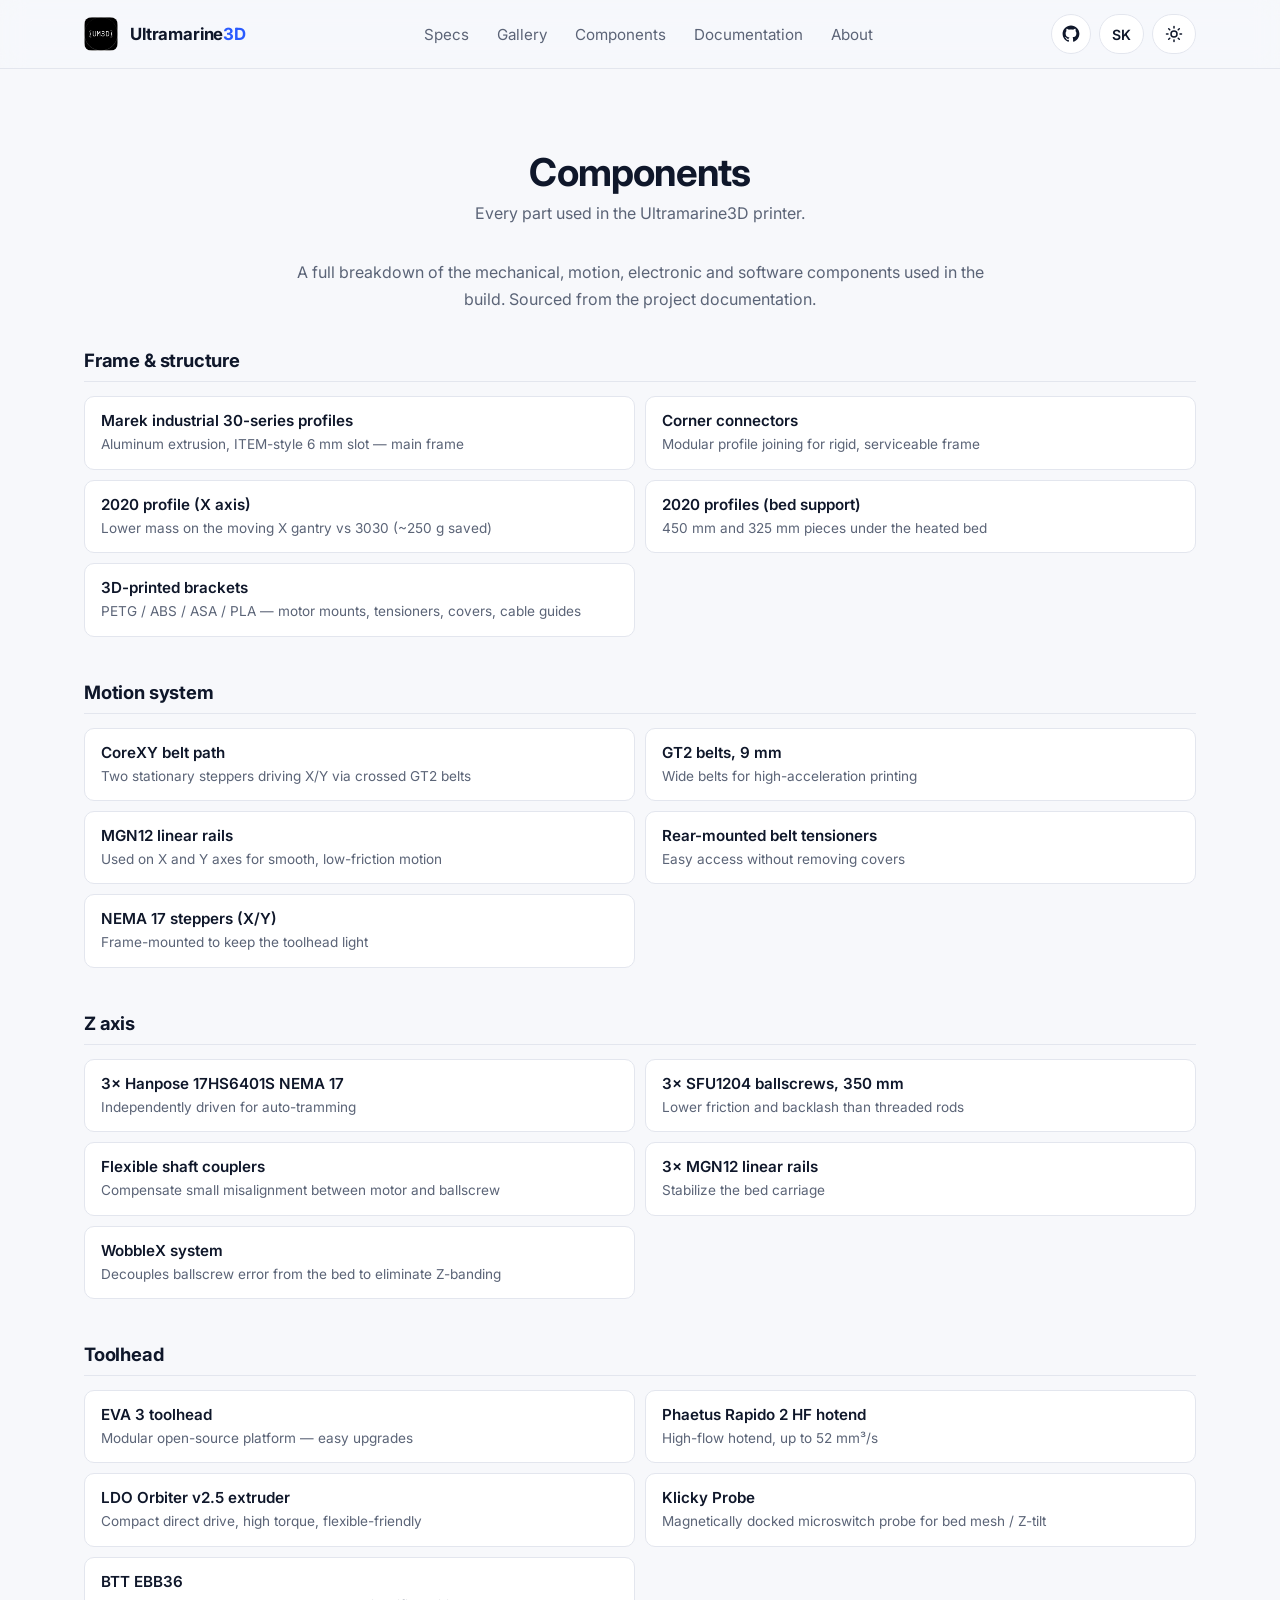
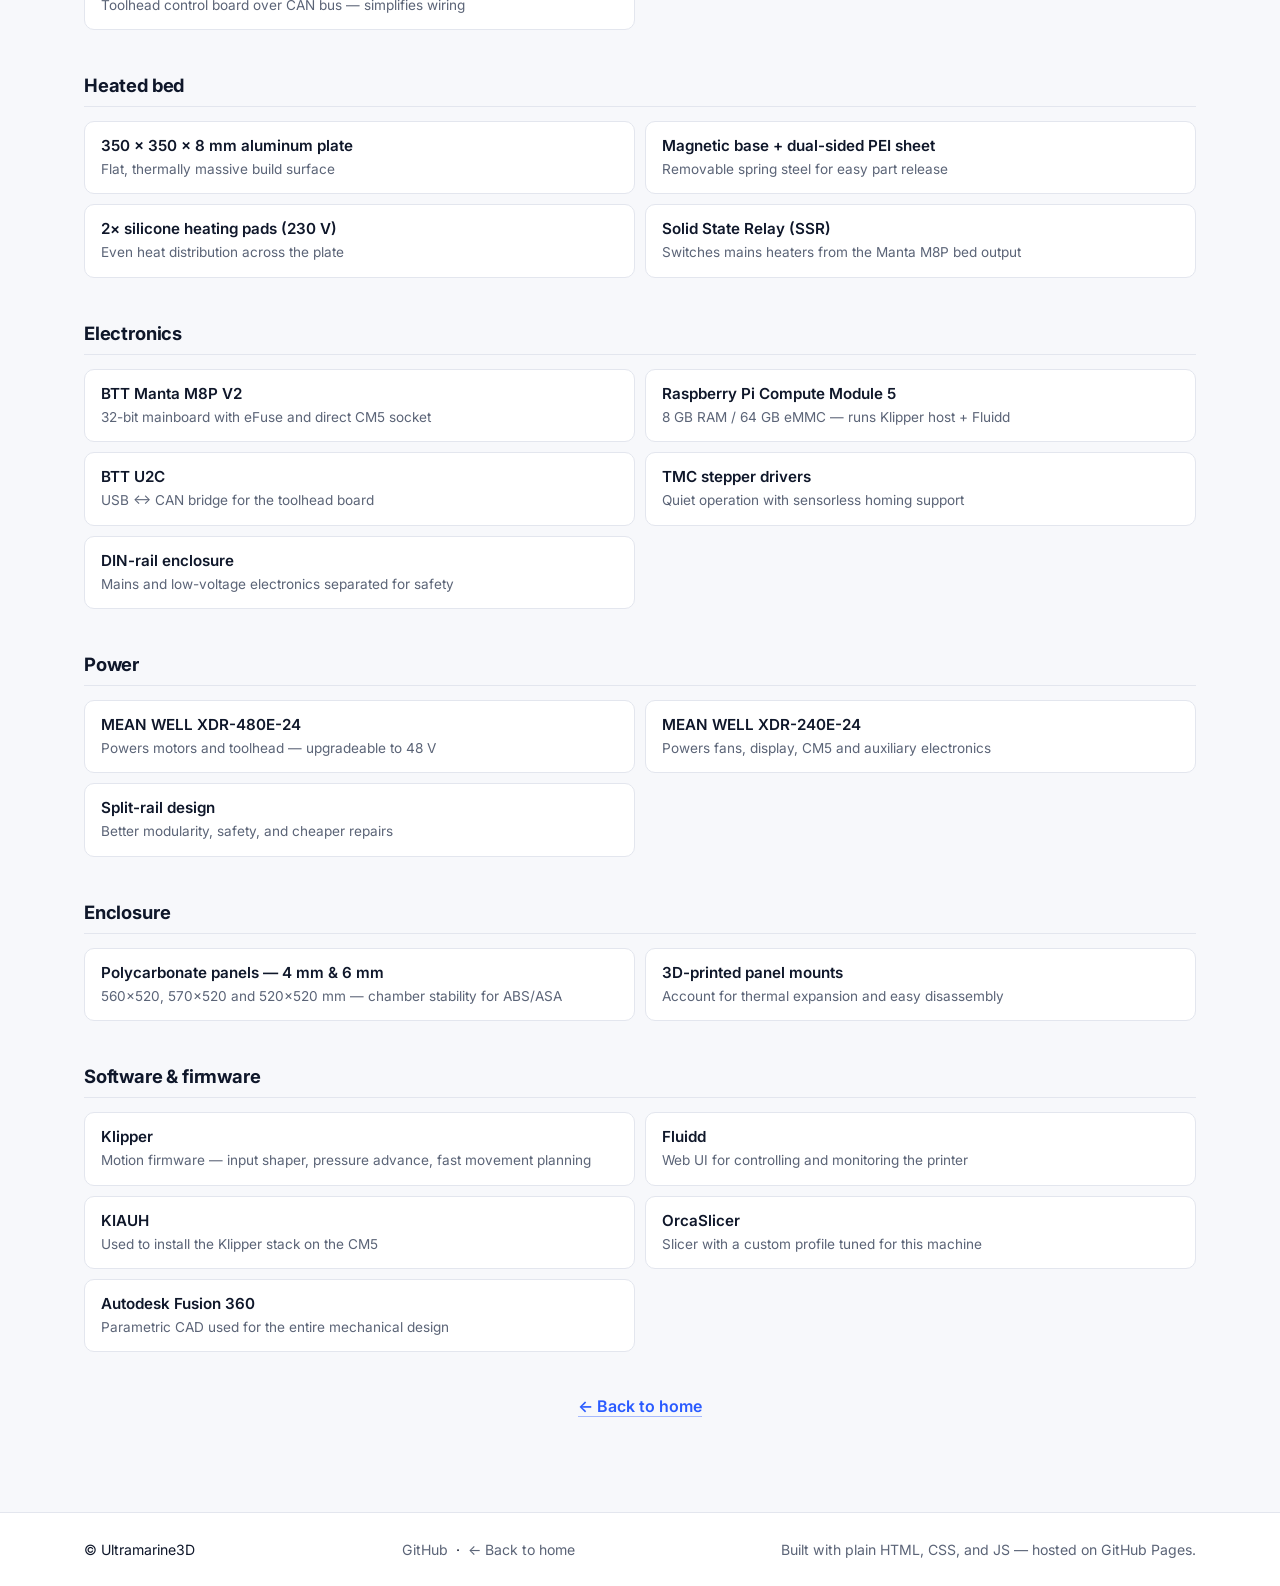
==== components.html @ 60146649 "Add printer specs section, components page, and GitHub link Surfaces the printer's key specs on the " ====
<!DOCTYPE html>
<html lang="en" data-theme="light">
<head>
  <meta charset="UTF-8" />
  <meta name="viewport" content="width=device-width, initial-scale=1.0" />
  <meta name="description" content="Ultramarine3D — full component list" />
  <title>Components — Ultramarine3D</title>
  <link rel="icon" type="image/jpeg" href="um3d_logo.jpg" />
  <link rel="preconnect" href="https://fonts.googleapis.com" />
  <link rel="preconnect" href="https://fonts.gstatic.com" crossorigin />
  <link href="https://fonts.googleapis.com/css2?family=Inter:wght@300;400;500;600;700;800&display=swap" rel="stylesheet" />
  <link rel="stylesheet" href="./style.css" />
</head>
<body>
  <header class="site-header">
    <div class="container header-inner">
      <a href="index.html" class="brand" aria-label="Ultramarine3D home">
        <img src="um3d_logo.jpg" alt="Ultramarine3D logo" class="brand-logo" />
        <span class="brand-name">Ultramarine<span class="brand-accent">3D</span></span>
      </a>
      <nav class="site-nav" aria-label="Primary">
        <a href="index.html#specs" data-i18n="nav.specs">Specs</a>
        <a href="index.html#gallery" data-i18n="nav.gallery">Gallery</a>
        <a href="components.html" data-i18n="nav.components">Components</a>
        <a href="index.html#docs" data-i18n="nav.docs">Documentation</a>
        <a href="index.html#about" data-i18n="nav.about">About</a>
      </nav>
      <div class="controls">
        <a id="github-link" class="pill-btn" href="https://github.com/Ultramarine3D/ultramarine3d.github.io" target="_blank" rel="noopener" aria-label="GitHub repository" title="GitHub repository">
          <svg width="18" height="18" viewBox="0 0 24 24" fill="currentColor" aria-hidden="true"><path d="M12 .5C5.73.5.78 5.45.78 11.72c0 4.94 3.2 9.13 7.64 10.61.56.1.77-.24.77-.54 0-.27-.01-1-.02-1.96-3.11.68-3.77-1.5-3.77-1.5-.51-1.29-1.24-1.63-1.24-1.63-1.02-.7.08-.68.08-.68 1.13.08 1.72 1.16 1.72 1.16 1 1.72 2.62 1.22 3.26.93.1-.73.39-1.22.71-1.5-2.49-.28-5.11-1.25-5.11-5.55 0-1.23.44-2.23 1.16-3.02-.12-.28-.5-1.43.11-2.97 0 0 .94-.3 3.09 1.15.9-.25 1.86-.38 2.81-.38.96 0 1.92.13 2.81.38 2.15-1.46 3.09-1.15 3.09-1.15.61 1.54.23 2.69.11 2.97.72.79 1.16 1.79 1.16 3.02 0 4.31-2.63 5.27-5.13 5.54.4.34.76 1.02.76 2.06 0 1.49-.01 2.69-.01 3.06 0 .3.2.65.78.54 4.43-1.48 7.63-5.67 7.63-10.61C23.22 5.45 18.27.5 12 .5z"/></svg>
        </a>
        <button id="lang-toggle" class="pill-btn" aria-label="Toggle language" title="Toggle language">
          <span id="lang-label">SK</span>
        </button>
        <button id="theme-toggle" class="pill-btn" aria-label="Toggle theme" title="Toggle theme">
          <svg class="icon-sun" width="18" height="18" viewBox="0 0 24 24" fill="none" stroke="currentColor" stroke-width="2" stroke-linecap="round" stroke-linejoin="round"><circle cx="12" cy="12" r="4"/><path d="M12 2v2M12 20v2M4.93 4.93l1.41 1.41M17.66 17.66l1.41 1.41M2 12h2M20 12h2M4.93 19.07l1.41-1.41M17.66 6.34l1.41-1.41"/></svg>
          <svg class="icon-moon" width="18" height="18" viewBox="0 0 24 24" fill="none" stroke="currentColor" stroke-width="2" stroke-linecap="round" stroke-linejoin="round"><path d="M21 12.79A9 9 0 1 1 11.21 3 7 7 0 0 0 21 12.79z"/></svg>
        </button>
      </div>
    </div>
  </header>

  <main>
    <section class="section">
      <div class="container">
        <header class="section-head">
          <h2 data-i18n="comp.title">Components</h2>
          <p class="muted" data-i18n="comp.sub">Every part used in the Ultramarine3D printer.</p>
        </header>
        <p class="components-intro" data-i18n="comp.intro">
          A full breakdown of the mechanical, motion, electronic and software components used in the build. Sourced from the project documentation.
        </p>

        <div class="comp-group">
          <h3 data-i18n="comp.frame.title">Frame &amp; structure</h3>
          <ul class="comp-list">
            <li><span class="name">Marek industrial 30-series profiles</span><span class="desc">Aluminum extrusion, ITEM-style 6 mm slot — main frame</span></li>
            <li><span class="name">Corner connectors</span><span class="desc">Modular profile joining for rigid, serviceable frame</span></li>
            <li><span class="name">2020 profile (X axis)</span><span class="desc">Lower mass on the moving X gantry vs 3030 (~250 g saved)</span></li>
            <li><span class="name">2020 profiles (bed support)</span><span class="desc">450 mm and 325 mm pieces under the heated bed</span></li>
            <li><span class="name">3D-printed brackets</span><span class="desc">PETG / ABS / ASA / PLA — motor mounts, tensioners, covers, cable guides</span></li>
          </ul>
        </div>

        <div class="comp-group">
          <h3 data-i18n="comp.motion.title">Motion system</h3>
          <ul class="comp-list">
            <li><span class="name">CoreXY belt path</span><span class="desc">Two stationary steppers driving X/Y via crossed GT2 belts</span></li>
            <li><span class="name">GT2 belts, 9 mm</span><span class="desc">Wide belts for high-acceleration printing</span></li>
            <li><span class="name">MGN12 linear rails</span><span class="desc">Used on X and Y axes for smooth, low-friction motion</span></li>
            <li><span class="name">Rear-mounted belt tensioners</span><span class="desc">Easy access without removing covers</span></li>
            <li><span class="name">NEMA 17 steppers (X/Y)</span><span class="desc">Frame-mounted to keep the toolhead light</span></li>
          </ul>
        </div>

        <div class="comp-group">
          <h3 data-i18n="comp.z.title">Z axis</h3>
          <ul class="comp-list">
            <li><span class="name">3× Hanpose 17HS6401S NEMA 17</span><span class="desc">Independently driven for auto-tramming</span></li>
            <li><span class="name">3× SFU1204 ballscrews, 350 mm</span><span class="desc">Lower friction and backlash than threaded rods</span></li>
            <li><span class="name">Flexible shaft couplers</span><span class="desc">Compensate small misalignment between motor and ballscrew</span></li>
            <li><span class="name">3× MGN12 linear rails</span><span class="desc">Stabilize the bed carriage</span></li>
            <li><span class="name">WobbleX system</span><span class="desc">Decouples ballscrew error from the bed to eliminate Z-banding</span></li>
          </ul>
        </div>

        <div class="comp-group">
          <h3 data-i18n="comp.head.title">Toolhead</h3>
          <ul class="comp-list">
            <li><span class="name">EVA 3 toolhead</span><span class="desc">Modular open-source platform — easy upgrades</span></li>
            <li><span class="name">Phaetus Rapido 2 HF hotend</span><span class="desc">High-flow hotend, up to 52 mm³/s</span></li>
            <li><span class="name">LDO Orbiter v2.5 extruder</span><span class="desc">Compact direct drive, high torque, flexible-friendly</span></li>
            <li><span class="name">Klicky Probe</span><span class="desc">Magnetically docked microswitch probe for bed mesh / Z-tilt</span></li>
            <li><span class="name">BTT EBB36</span><span class="desc">Toolhead control board over CAN bus — simplifies wiring</span></li>
          </ul>
        </div>

        <div class="comp-group">
          <h3 data-i18n="comp.bed.title">Heated bed</h3>
          <ul class="comp-list">
            <li><span class="name">350 × 350 × 8 mm aluminum plate</span><span class="desc">Flat, thermally massive build surface</span></li>
            <li><span class="name">Magnetic base + dual-sided PEI sheet</span><span class="desc">Removable spring steel for easy part release</span></li>
            <li><span class="name">2× silicone heating pads (230 V)</span><span class="desc">Even heat distribution across the plate</span></li>
            <li><span class="name">Solid State Relay (SSR)</span><span class="desc">Switches mains heaters from the Manta M8P bed output</span></li>
          </ul>
        </div>

        <div class="comp-group">
          <h3 data-i18n="comp.elec.title">Electronics</h3>
          <ul class="comp-list">
            <li><span class="name">BTT Manta M8P V2</span><span class="desc">32-bit mainboard with eFuse and direct CM5 socket</span></li>
            <li><span class="name">Raspberry Pi Compute Module 5</span><span class="desc">8 GB RAM / 64 GB eMMC — runs Klipper host + Fluidd</span></li>
            <li><span class="name">BTT U2C</span><span class="desc">USB ↔ CAN bridge for the toolhead board</span></li>
            <li><span class="name">TMC stepper drivers</span><span class="desc">Quiet operation with sensorless homing support</span></li>
            <li><span class="name">DIN-rail enclosure</span><span class="desc">Mains and low-voltage electronics separated for safety</span></li>
          </ul>
        </div>

        <div class="comp-group">
          <h3 data-i18n="comp.power.title">Power</h3>
          <ul class="comp-list">
            <li><span class="name">MEAN WELL XDR-480E-24</span><span class="desc">Powers motors and toolhead — upgradeable to 48 V</span></li>
            <li><span class="name">MEAN WELL XDR-240E-24</span><span class="desc">Powers fans, display, CM5 and auxiliary electronics</span></li>
            <li><span class="name">Split-rail design</span><span class="desc">Better modularity, safety, and cheaper repairs</span></li>
          </ul>
        </div>

        <div class="comp-group">
          <h3 data-i18n="comp.encl.title">Enclosure</h3>
          <ul class="comp-list">
            <li><span class="name">Polycarbonate panels — 4 mm &amp; 6 mm</span><span class="desc">560×520, 570×520 and 520×520 mm — chamber stability for ABS/ASA</span></li>
            <li><span class="name">3D-printed panel mounts</span><span class="desc">Account for thermal expansion and easy disassembly</span></li>
          </ul>
        </div>

        <div class="comp-group">
          <h3 data-i18n="comp.sw.title">Software &amp; firmware</h3>
          <ul class="comp-list">
            <li><span class="name">Klipper</span><span class="desc">Motion firmware — input shaper, pressure advance, fast movement planning</span></li>
            <li><span class="name">Fluidd</span><span class="desc">Web UI for controlling and monitoring the printer</span></li>
            <li><span class="name">KIAUH</span><span class="desc">Used to install the Klipper stack on the CM5</span></li>
            <li><span class="name">OrcaSlicer</span><span class="desc">Slicer with a custom profile tuned for this machine</span></li>
            <li><span class="name">Autodesk Fusion 360</span><span class="desc">Parametric CAD used for the entire mechanical design</span></li>
          </ul>
        </div>

        <p class="specs-foot"><a href="index.html" class="link-accent" data-i18n="comp.back">← Back to home</a></p>
      </div>
    </section>
  </main>

  <footer class="site-footer">
    <div class="container footer-inner">
      <span>© <span id="year"></span> Ultramarine3D</span>
      <span class="footer-links">
        <a href="https://github.com/Ultramarine3D/ultramarine3d.github.io" target="_blank" rel="noopener" data-i18n="footer.github">GitHub</a>
        <span aria-hidden="true">·</span>
        <a href="index.html" data-i18n="comp.back">← Back to home</a>
      </span>
      <span class="muted" data-i18n="footer.built">Built with plain HTML, CSS, and JS — hosted on GitHub Pages.</span>
    </div>
  </footer>

  <script src="script.js"></script>
</body>
</html>
---- style.css ----
:root {
  --bg: #f7f8fb;
  --bg-alt: #ffffff;
  --surface: #ffffff;
  --surface-2: #f0f2f7;
  --text: #0f172a;
  --text-muted: #5b6477;
  --border: #e3e6ee;
  --accent: #2a5bff;
  --accent-2: #00c4b4;
  --accent-contrast: #ffffff;
  --shadow: 0 10px 30px rgba(15, 23, 42, 0.06);
  --shadow-lg: 0 24px 60px rgba(15, 23, 42, 0.12);
  --radius: 16px;
  --radius-sm: 10px;
  --maxw: 1160px;
  --transition: 200ms cubic-bezier(.2,.7,.3,1);
}

[data-theme="dark"] {
  --bg: #0b0e15;
  --bg-alt: #0f1420;
  --surface: #141a28;
  --surface-2: #1a2133;
  --text: #e6eaf2;
  --text-muted: #94a0b8;
  --border: #223049;
  --accent: #6b8cff;
  --accent-2: #2ee6d0;
  --accent-contrast: #0b0e15;
  --shadow: 0 10px 30px rgba(0, 0, 0, 0.35);
  --shadow-lg: 0 24px 60px rgba(0, 0, 0, 0.5);
}

* { box-sizing: border-box; }

html, body {
  margin: 0;
  padding: 0;
  background: var(--bg);
  color: var(--text);
  font-family: 'Inter', system-ui, -apple-system, Segoe UI, Roboto, sans-serif;
  -webkit-font-smoothing: antialiased;
  -moz-osx-font-smoothing: grayscale;
  scroll-behavior: smooth;
  transition: background var(--transition), color var(--transition);
}

img { max-width: 100%; display: block; }

a {
  color: inherit;
  text-decoration: none;
}

.container {
  max-width: var(--maxw);
  margin: 0 auto;
  padding: 0 24px;
}

/* Header */
.site-header {
  position: sticky;
  top: 0;
  z-index: 40;
  backdrop-filter: saturate(140%) blur(12px);
  -webkit-backdrop-filter: saturate(140%) blur(12px);
  background: color-mix(in srgb, var(--bg) 78%, transparent);
  border-bottom: 1px solid var(--border);
}

.header-inner {
  display: flex;
  align-items: center;
  justify-content: space-between;
  height: 68px;
  gap: 20px;
}

.brand {
  display: inline-flex;
  align-items: center;
  gap: 12px;
  font-weight: 700;
  letter-spacing: -0.01em;
}

.brand-logo {
  width: 34px;
  height: 34px;
  border-radius: 8px;
  object-fit: cover;
}

.brand-name { font-size: 1.05rem; }
.brand-accent { color: var(--accent); }

.site-nav {
  display: flex;
  gap: 28px;
  font-size: 0.95rem;
  color: var(--text-muted);
}
.site-nav a { transition: color var(--transition); }
.site-nav a:hover { color: var(--text); }

.controls { display: flex; gap: 8px; }

.pill-btn {
  display: inline-flex;
  align-items: center;
  justify-content: center;
  gap: 6px;
  min-width: 40px;
  height: 40px;
  padding: 0 12px;
  border-radius: 999px;
  border: 1px solid var(--border);
  background: var(--surface);
  color: var(--text);
  cursor: pointer;
  font: inherit;
  font-weight: 600;
  font-size: 0.88rem;
  transition: background var(--transition), border-color var(--transition), transform var(--transition);
}
.pill-btn:hover { background: var(--surface-2); transform: translateY(-1px); }

#theme-toggle .icon-moon { display: none; }
[data-theme="dark"] #theme-toggle .icon-sun { display: none; }
[data-theme="dark"] #theme-toggle .icon-moon { display: block; }

/* Hero */
.hero {
  position: relative;
  overflow: hidden;
  padding: 88px 0 72px;
}
.hero-inner {
  display: grid;
  grid-template-columns: 1.25fr 1fr;
  gap: 40px;
  align-items: center;
}
.eyebrow {
  display: inline-block;
  padding: 6px 12px;
  font-size: 0.78rem;
  font-weight: 600;
  letter-spacing: 0.08em;
  text-transform: uppercase;
  color: var(--accent);
  background: color-mix(in srgb, var(--accent) 12%, transparent);
  border-radius: 999px;
  margin-bottom: 18px;
}
.hero-copy h1 {
  font-size: clamp(2.2rem, 4.5vw, 3.4rem);
  line-height: 1.08;
  letter-spacing: -0.02em;
  margin: 0 0 18px;
  font-weight: 800;
}
.lede {
  font-size: 1.12rem;
  color: var(--text-muted);
  max-width: 56ch;
  line-height: 1.6;
  margin: 0 0 28px;
}
.hero-actions { display: flex; gap: 12px; flex-wrap: wrap; }

.btn {
  display: inline-flex;
  align-items: center;
  justify-content: center;
  height: 46px;
  padding: 0 22px;
  border-radius: 999px;
  font-weight: 600;
  font-size: 0.95rem;
  border: 1px solid transparent;
  transition: transform var(--transition), background var(--transition), border-color var(--transition), color var(--transition);
  cursor: pointer;
}
.btn-primary {
  background: var(--accent);
  color: var(--accent-contrast);
  box-shadow: 0 8px 24px color-mix(in srgb, var(--accent) 35%, transparent);
}
.btn-primary:hover { transform: translateY(-2px); }
.btn-ghost {
  background: transparent;
  border-color: var(--border);
  color: var(--text);
}
.btn-ghost:hover { background: var(--surface); }

.hero-art {
  position: relative;
  aspect-ratio: 1 / 1;
  filter: blur(0.2px);
}
.blob {
  position: absolute;
  border-radius: 50%;
  filter: blur(32px);
  opacity: 0.85;
  animation: float 12s ease-in-out infinite;
}
.blob-a {
  width: 60%; height: 60%;
  background: var(--accent);
  top: 8%; left: 12%;
}
.blob-b {
  width: 45%; height: 45%;
  background: var(--accent-2);
  bottom: 6%; right: 4%;
  animation-delay: -4s;
}
.blob-c {
  width: 35%; height: 35%;
  background: color-mix(in srgb, var(--accent) 70%, #b388ff);
  top: 40%; right: 22%;
  animation-delay: -8s;
}
@keyframes float {
  0%, 100% { transform: translate(0, 0) scale(1); }
  50% { transform: translate(10px, -18px) scale(1.05); }
}

/* Sections */
.section { padding: 80px 0; }
.section-alt { background: var(--bg-alt); border-top: 1px solid var(--border); border-bottom: 1px solid var(--border); }
.section-head { margin-bottom: 36px; text-align: center; }
.section-head h2 {
  font-size: clamp(1.8rem, 3vw, 2.4rem);
  letter-spacing: -0.02em;
  margin: 0 0 8px;
  font-weight: 700;
}
.muted { color: var(--text-muted); margin: 0; }

/* Gallery */
.gallery-grid {
  display: grid;
  grid-template-columns: repeat(3, 1fr);
  gap: 20px;
}
.card {
  background: var(--surface);
  border: 1px solid var(--border);
  border-radius: var(--radius);
  overflow: hidden;
  box-shadow: var(--shadow);
  transition: transform var(--transition), box-shadow var(--transition), border-color var(--transition);
}
.image-card {
  margin: 0;
  aspect-ratio: 4 / 3;
  position: relative;
  display: flex;
  flex-direction: column;
}
.image-card img {
  width: 100%;
  height: 100%;
  object-fit: cover;
  transition: transform 600ms ease;
}
.image-card:hover { transform: translateY(-4px); box-shadow: var(--shadow-lg); }
.image-card:hover img { transform: scale(1.04); }
.image-card figcaption {
  position: absolute;
  left: 14px;
  bottom: 14px;
  padding: 6px 12px;
  font-size: 0.82rem;
  font-weight: 600;
  color: #fff;
  background: rgba(10, 14, 25, 0.55);
  backdrop-filter: blur(6px);
  -webkit-backdrop-filter: blur(6px);
  border-radius: 999px;
}
.image-card.placeholder {
  background: repeating-linear-gradient(
    135deg,
    var(--surface) 0 12px,
    var(--surface-2) 12px 24px
  );
  display: flex;
  align-items: center;
  justify-content: center;
  color: var(--text-muted);
}
.placeholder-inner {
  display: flex;
  flex-direction: column;
  align-items: center;
  gap: 10px;
  font-size: 0.92rem;
  font-weight: 500;
}

/* Docs */
.docs-grid {
  display: grid;
  grid-template-columns: repeat(2, 1fr);
  gap: 20px;
}
.doc-card {
  display: grid;
  grid-template-columns: auto 1fr auto;
  gap: 18px;
  align-items: center;
  padding: 22px;
  text-align: left;
}
.doc-card:hover { transform: translateY(-3px); box-shadow: var(--shadow-lg); border-color: color-mix(in srgb, var(--accent) 40%, var(--border)); }
.doc-icon {
  width: 52px; height: 52px;
  display: grid; place-items: center;
  border-radius: 12px;
  background: color-mix(in srgb, var(--accent) 12%, transparent);
  color: var(--accent);
}
.doc-body h3 { margin: 0 0 4px; font-size: 1.05rem; letter-spacing: -0.01em; }
.doc-body p { margin: 0 0 6px; color: var(--text-muted); font-size: 0.92rem; line-height: 1.5; }
.doc-meta { font-size: 0.78rem; color: var(--text-muted); letter-spacing: 0.04em; text-transform: uppercase; }
.doc-cta {
  padding: 10px 16px;
  border-radius: 999px;
  background: var(--accent);
  color: var(--accent-contrast);
  font-weight: 600;
  font-size: 0.88rem;
  white-space: nowrap;
}
.doc-cta-muted {
  background: var(--surface-2);
  color: var(--text-muted);
}
.doc-card-disabled {
  opacity: 0.85;
  cursor: not-allowed;
}
.doc-card-disabled:hover { transform: none; box-shadow: var(--shadow); border-color: var(--border); }

/* About */
.about-grid {
  display: grid;
  grid-template-columns: 1.3fr 1fr;
  gap: 40px;
  align-items: start;
}
.about-grid h2 { margin: 0 0 16px; font-size: clamp(1.6rem, 2.6vw, 2rem); letter-spacing: -0.02em; }
.about-grid p { color: var(--text-muted); line-height: 1.7; margin: 0 0 12px; }
.facts {
  list-style: none;
  margin: 0; padding: 0;
  display: grid;
  grid-template-columns: 1fr 1fr;
  gap: 12px;
}
.facts li {
  display: flex;
  flex-direction: column;
  gap: 4px;
  padding: 16px 18px;
  background: var(--surface);
  border: 1px solid var(--border);
  border-radius: var(--radius-sm);
}
.facts strong { font-size: 0.76rem; text-transform: uppercase; letter-spacing: 0.08em; color: var(--text-muted); font-weight: 600; }
.facts span { font-weight: 600; }

/* Specs */
.specs-grid {
  display: grid;
  grid-template-columns: repeat(4, 1fr);
  gap: 14px;
}
.spec {
  display: flex;
  flex-direction: column;
  gap: 6px;
  padding: 18px;
  background: var(--surface);
  border: 1px solid var(--border);
  border-radius: var(--radius-sm);
  transition: transform var(--transition), border-color var(--transition);
}
.spec:hover {
  transform: translateY(-2px);
  border-color: color-mix(in srgb, var(--accent) 35%, var(--border));
}
.spec strong {
  font-size: 0.72rem;
  text-transform: uppercase;
  letter-spacing: 0.08em;
  color: var(--text-muted);
  font-weight: 600;
}
.spec span { font-weight: 600; font-size: 0.95rem; line-height: 1.4; }
.specs-foot { text-align: center; margin-top: 28px; }
.link-accent {
  color: var(--accent);
  font-weight: 600;
  border-bottom: 1px solid color-mix(in srgb, var(--accent) 40%, transparent);
}
.link-accent:hover { color: var(--text); border-bottom-color: var(--text); }

/* Components page */
.components-intro {
  text-align: center;
  max-width: 70ch;
  margin: 0 auto 36px;
  color: var(--text-muted);
  line-height: 1.7;
}
.comp-group { margin-bottom: 44px; }
.comp-group h3 {
  font-size: 1.15rem;
  letter-spacing: -0.01em;
  margin: 0 0 14px;
  padding-bottom: 10px;
  border-bottom: 1px solid var(--border);
}
.comp-list {
  list-style: none;
  margin: 0; padding: 0;
  display: grid;
  grid-template-columns: repeat(2, 1fr);
  gap: 10px;
}
.comp-list li {
  display: flex;
  flex-direction: column;
  gap: 4px;
  padding: 14px 16px;
  background: var(--surface);
  border: 1px solid var(--border);
  border-radius: var(--radius-sm);
}
.comp-list .name { font-weight: 600; font-size: 0.95rem; }
.comp-list .desc { color: var(--text-muted); font-size: 0.85rem; line-height: 1.5; }

#github-link { padding: 0; width: 40px; }
#github-link:hover { color: var(--accent); }

.footer-links { display: inline-flex; gap: 8px; align-items: center; font-size: 0.88rem; }
.footer-links a { color: var(--text-muted); transition: color var(--transition); }
.footer-links a:hover { color: var(--text); }

/* Footer */
.site-footer {
  padding: 28px 0;
  border-top: 1px solid var(--border);
  background: var(--bg-alt);
}
.footer-inner {
  display: flex;
  justify-content: space-between;
  align-items: center;
  gap: 12px;
  flex-wrap: wrap;
  font-size: 0.88rem;
}

/* Responsive */
@media (max-width: 900px) {
  .hero { padding: 56px 0 40px; }
  .hero-inner { grid-template-columns: 1fr; }
  .hero-art { display: none; }
  .gallery-grid { grid-template-columns: repeat(2, 1fr); }
  .docs-grid, .about-grid { grid-template-columns: 1fr; }
  .specs-grid { grid-template-columns: repeat(2, 1fr); }
  .site-nav { display: none; }
}
@media (max-width: 560px) {
  .gallery-grid { grid-template-columns: 1fr; }
  .doc-card { grid-template-columns: auto 1fr; }
  .doc-card .doc-cta { grid-column: 1 / -1; justify-self: start; }
  .facts { grid-template-columns: 1fr; }
  .specs-grid { grid-template-columns: 1fr; }
  .comp-list { grid-template-columns: 1fr; }
}
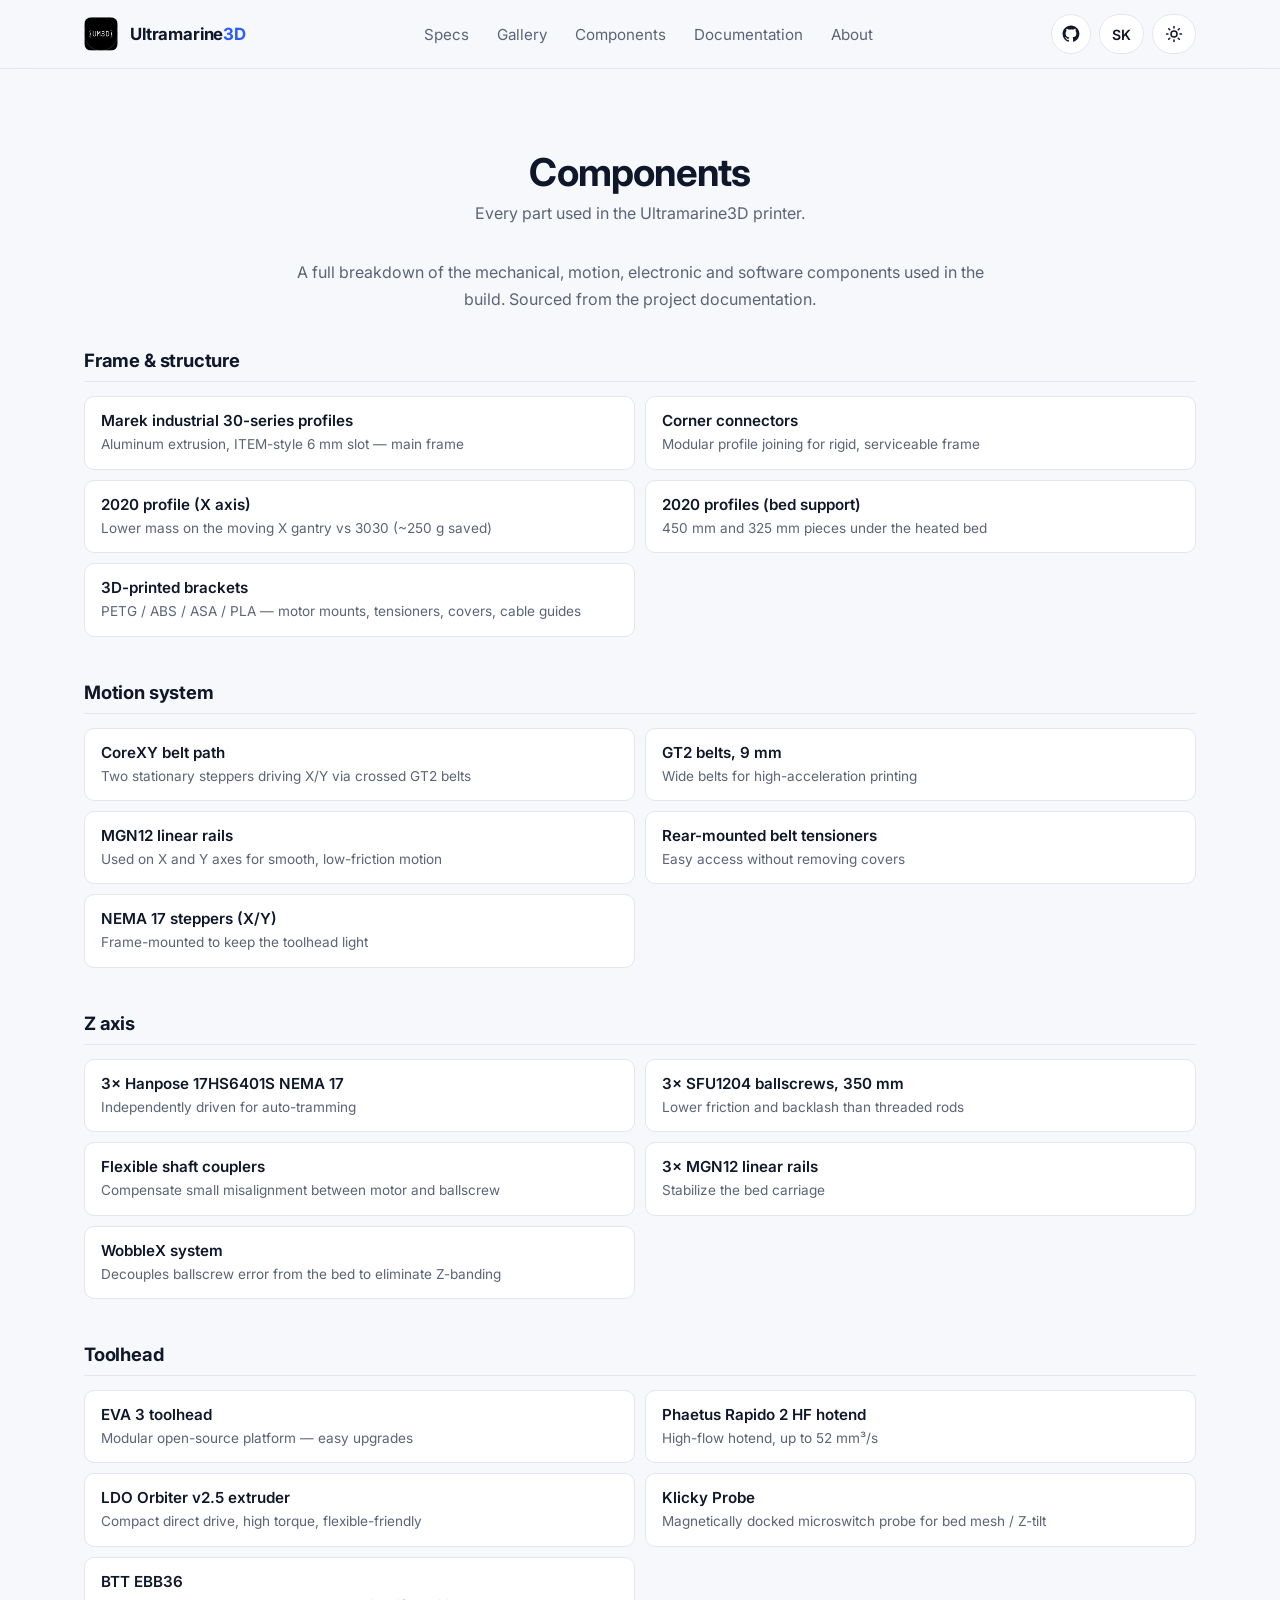
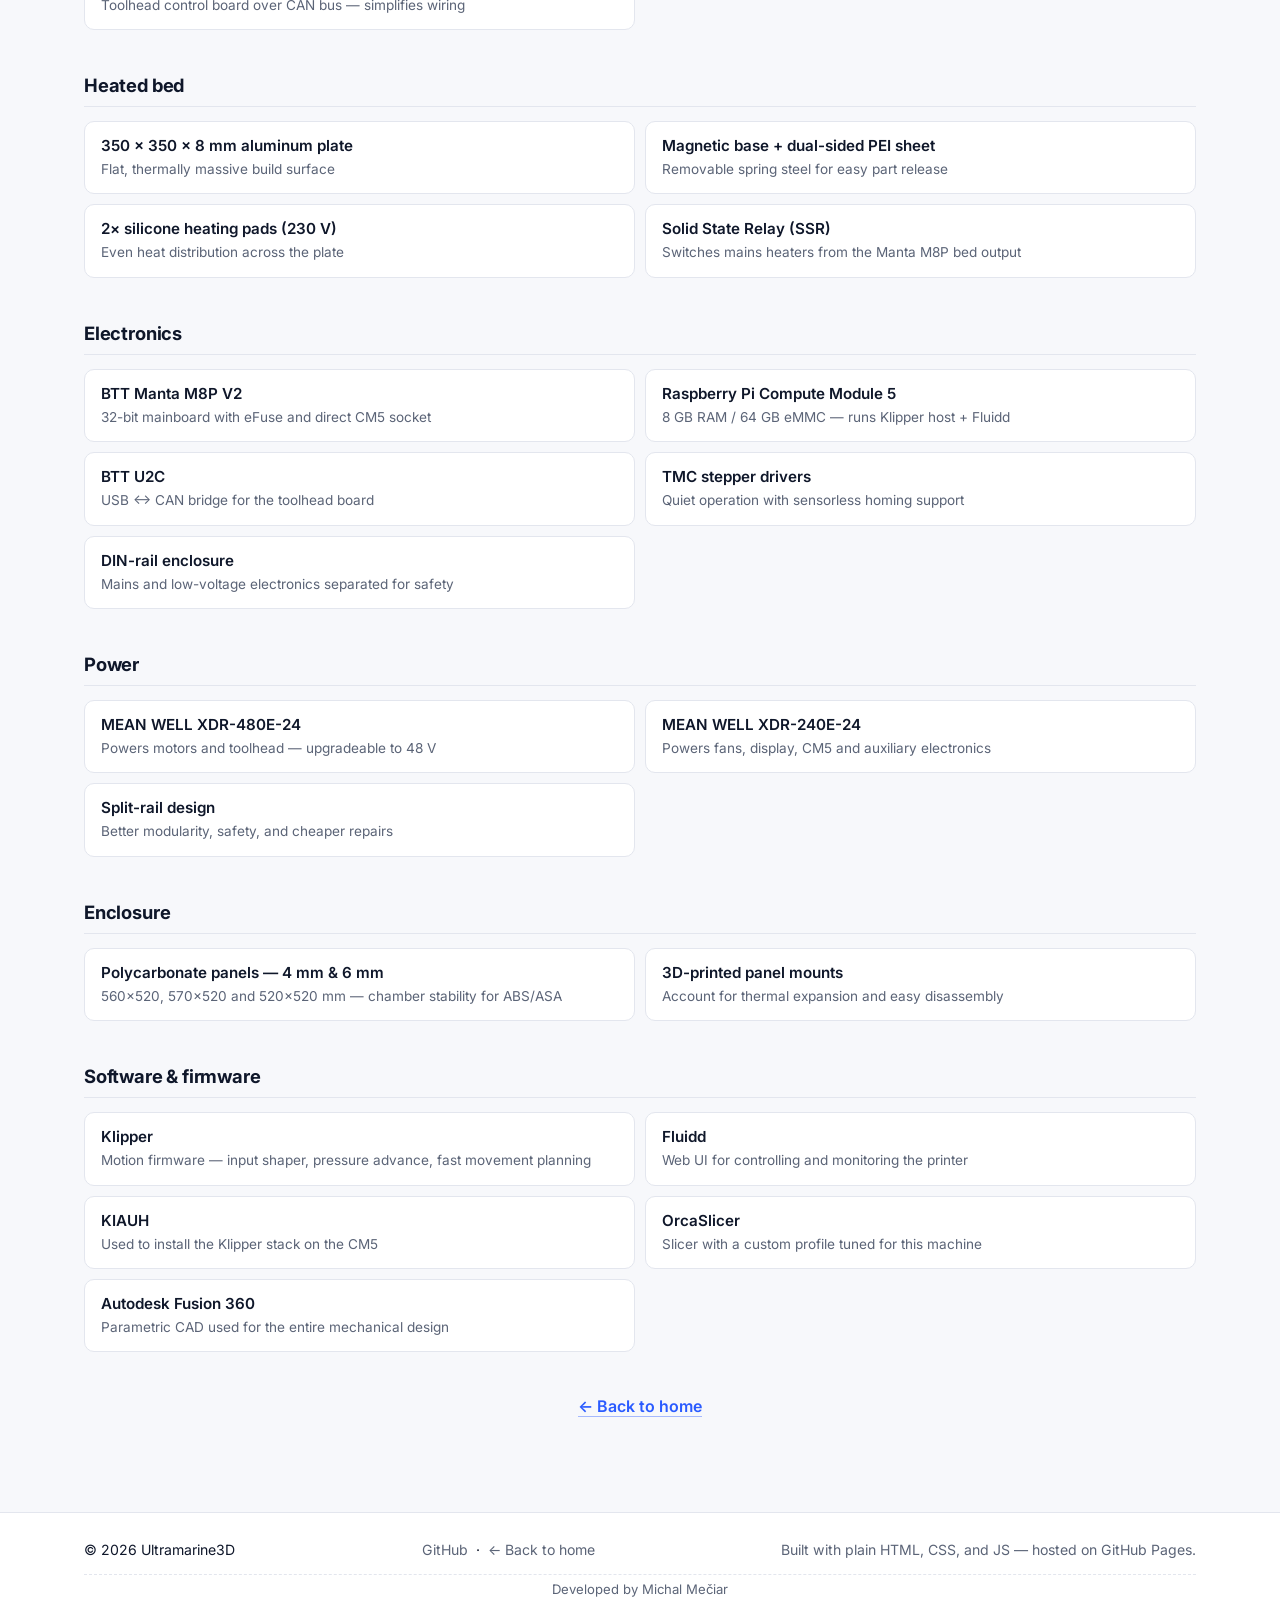
==== commit 3103f23b: "Fix lang toggle and add author credit The recent translations introduced a missing comma after 'comp" ====
--- a/components.html
+++ b/components.html
@@ -158,6 +158,7 @@
         <a href="index.html" data-i18n="comp.back">← Back to home</a>
       </span>
       <span class="muted" data-i18n="footer.built">Built with plain HTML, CSS, and JS — hosted on GitHub Pages.</span>
+      <span class="muted footer-credit" data-i18n="footer.credit">Developed by Michal Mečiar</span>
     </div>
   </footer>
 
--- a/style.css
+++ b/style.css
@@ -451,6 +451,7 @@
 #github-link { padding: 0; width: 40px; }
 #github-link:hover { color: var(--accent); }
 
+.footer-credit { width: 100%; text-align: center; font-size: 0.82rem; padding-top: 6px; border-top: 1px dashed var(--border); margin-top: 4px; }
 .footer-links { display: inline-flex; gap: 8px; align-items: center; font-size: 0.88rem; }
 .footer-links a { color: var(--text-muted); transition: color var(--transition); }
 .footer-links a:hover { color: var(--text); }
